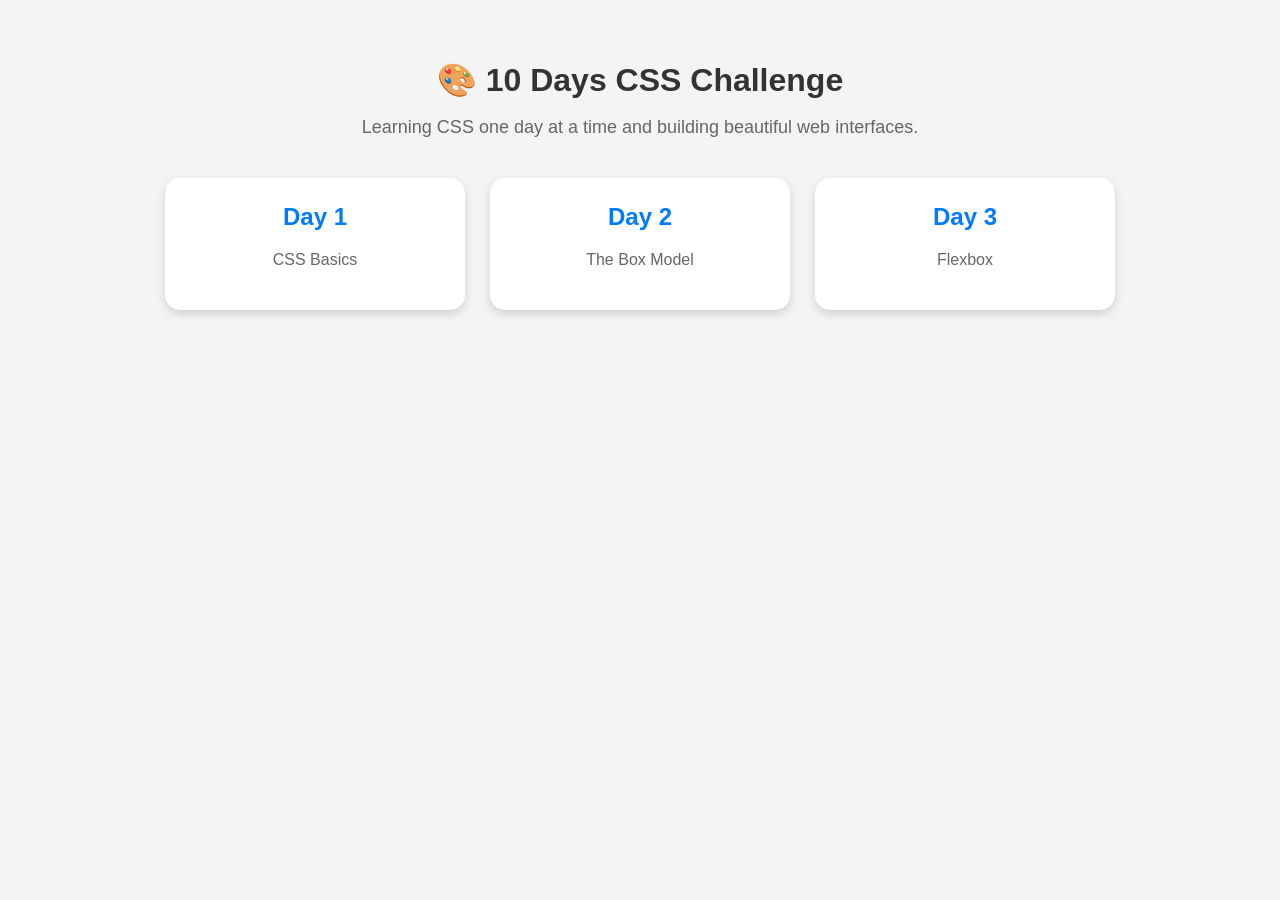
==== index.html @ df9d50e2 "Completed Day 3 - Flexbox Fun" ====
<!DOCTYPE html>
<html lang="en">
<head>
    <meta charset="UTF-8">
    <meta name="viewport" content="width=device-width, initial-scale=1.0">
    <title>10 Days CSS Challenge</title>
    <link rel="stylesheet" href="style.css">
</head>
<body>

    <div class="container">
        <h1>🎨 10 Days CSS Challenge</h1>

        <p class="subtitle">
            Learning CSS one day at a time and building beautiful web interfaces.
        </p>

        <div class="cards">

            <a href="Day 1/index.html" class="day-card">
                <h2>Day 1</h2>
                <p>CSS Basics</p>
            </a>

            <a href="Day 2/index.html" class="day-card">
                <h2>Day 2</h2>
                <p>The Box Model</p>
            </a>
            <a href="Day 3/index.html" class="day-card">
                <h2>Day 3</h2>
                <p>Flexbox</p>
            </a>

        </div>
    </div>

</body>
</html>
---- style.css ----
body {
    margin: 0;
    font-family: Arial, sans-serif;
    background-color: #f4f4f4;
}

.container {
    max-width: 1000px;
    margin: auto;
    padding: 40px 20px;
    text-align: center;
}

h1 {
    color: #333;
    margin-bottom: 10px;
}

.subtitle {
    color: #666;
    margin-bottom: 40px;
    font-size: 18px;
}

.cards {
    display: flex;
    justify-content: center;
    gap: 25px;
    flex-wrap: wrap;
}

.day-card {
    background-color: white;
    width: 250px;
    padding: 25px;
    border-radius: 15px;
    text-decoration: none;
    color: #333;
    box-shadow: 0 4px 10px rgba(0,0,0,0.15);
    transition: 0.3s;
}

.day-card:hover {
    transform: translateY(-8px);
}

.day-card h2 {
    margin-top: 0;
    color: #007bff;
}

.day-card p {
    color: #666;
}
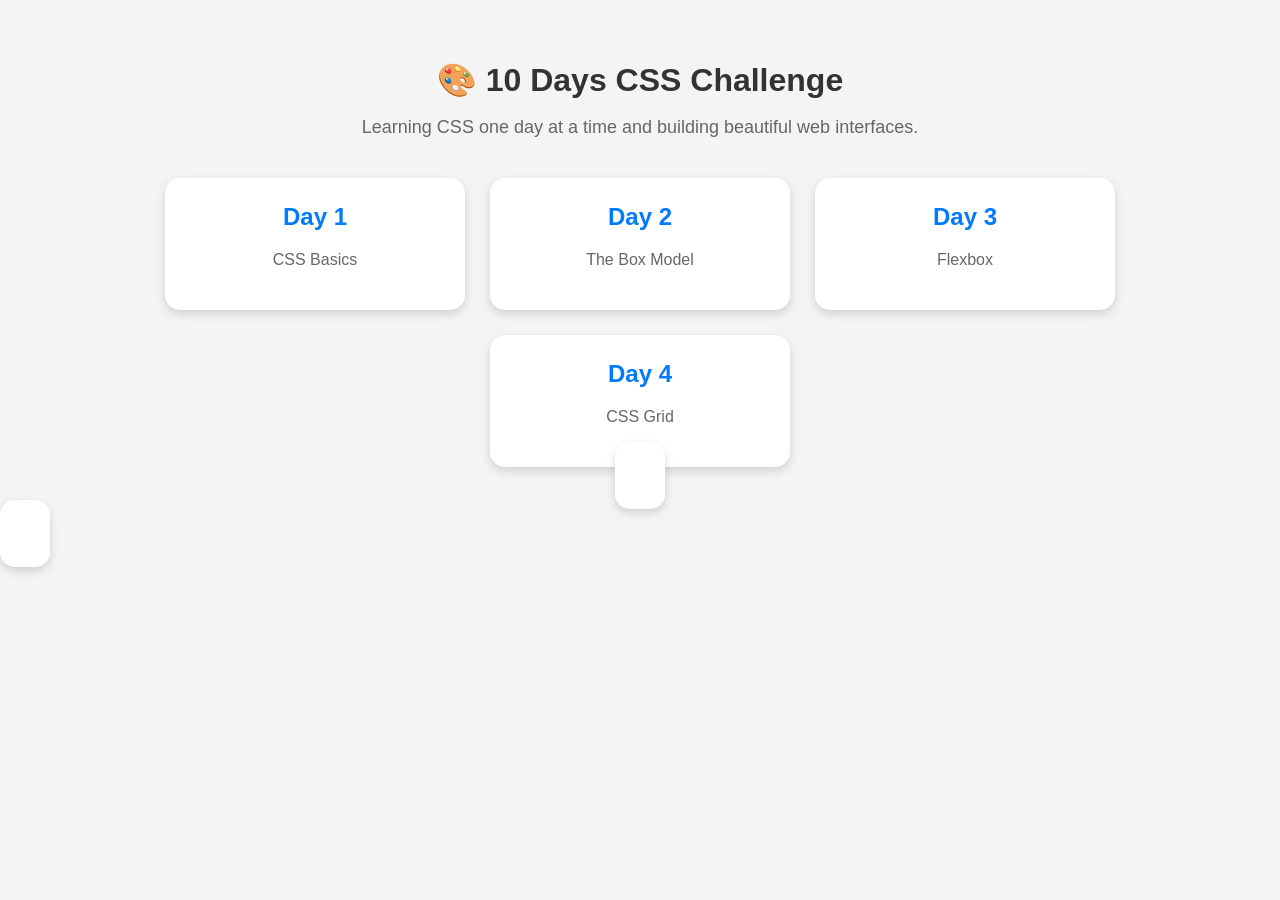
==== commit 6c4a37d3: "Completed Day 4 - CSS Grid Layout" ====
--- a/index.html
+++ b/index.html
@@ -30,6 +30,9 @@
                 <h2>Day 3</h2>
                 <p>Flexbox</p>
             </a>
+            <a href="Day 4/index.html" class="day-card">
+                <h2>Day 4</h2>
+                <p>CSS Grid</p>
 
         </div>
     </div>
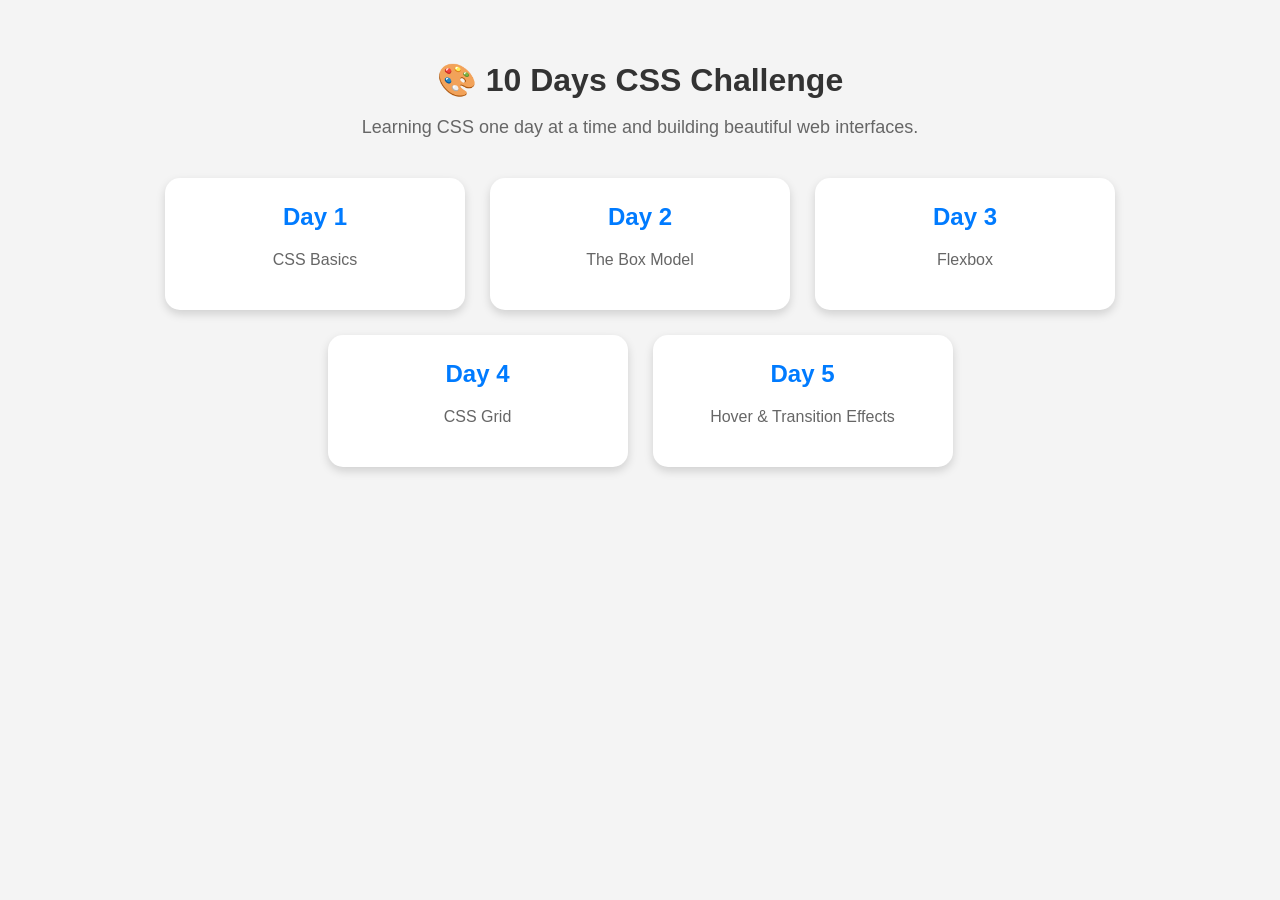
==== commit 0dffe463: "Completed Day 5 - Hover & Transition  Effects" ====
--- a/index.html
+++ b/index.html
@@ -33,6 +33,11 @@
             <a href="Day 4/index.html" class="day-card">
                 <h2>Day 4</h2>
                 <p>CSS Grid</p>
+            </a>
+            <a href="Day 5/index.html" class="day-card">
+                <h2>Day 5</h2>
+                <p>Hover & Transition Effects</p>
+            </a>
 
         </div>
     </div>
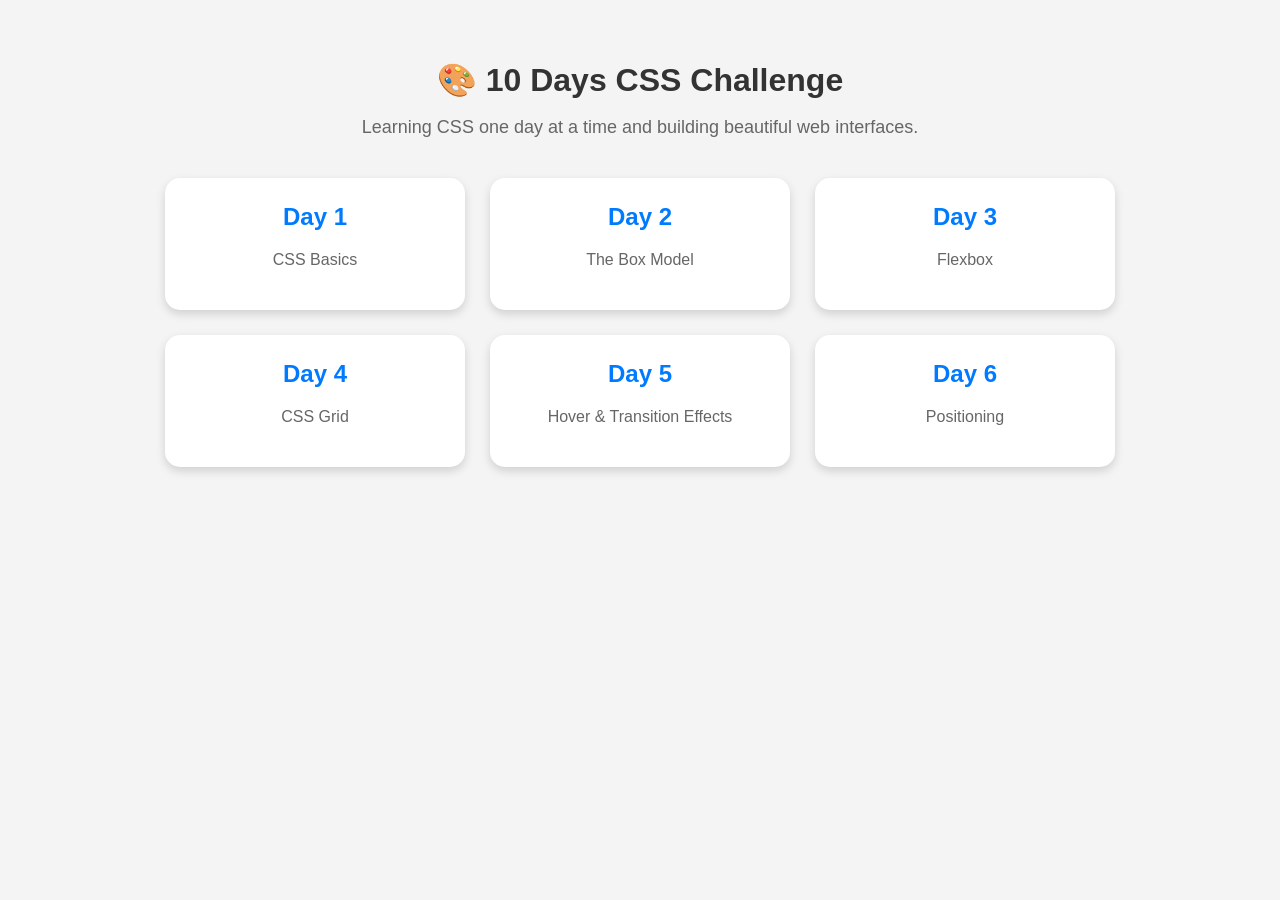
==== commit 67b8eb4e: "Completed Day 6 - Hero Section" ====
--- a/index.html
+++ b/index.html
@@ -38,6 +38,10 @@
                 <h2>Day 5</h2>
                 <p>Hover & Transition Effects</p>
             </a>
+            <a href="Day 6/index.html" class="day-card">
+                <h2>Day 6</h2>
+                <p>Positioning</p>
+            </a>
 
         </div>
     </div>
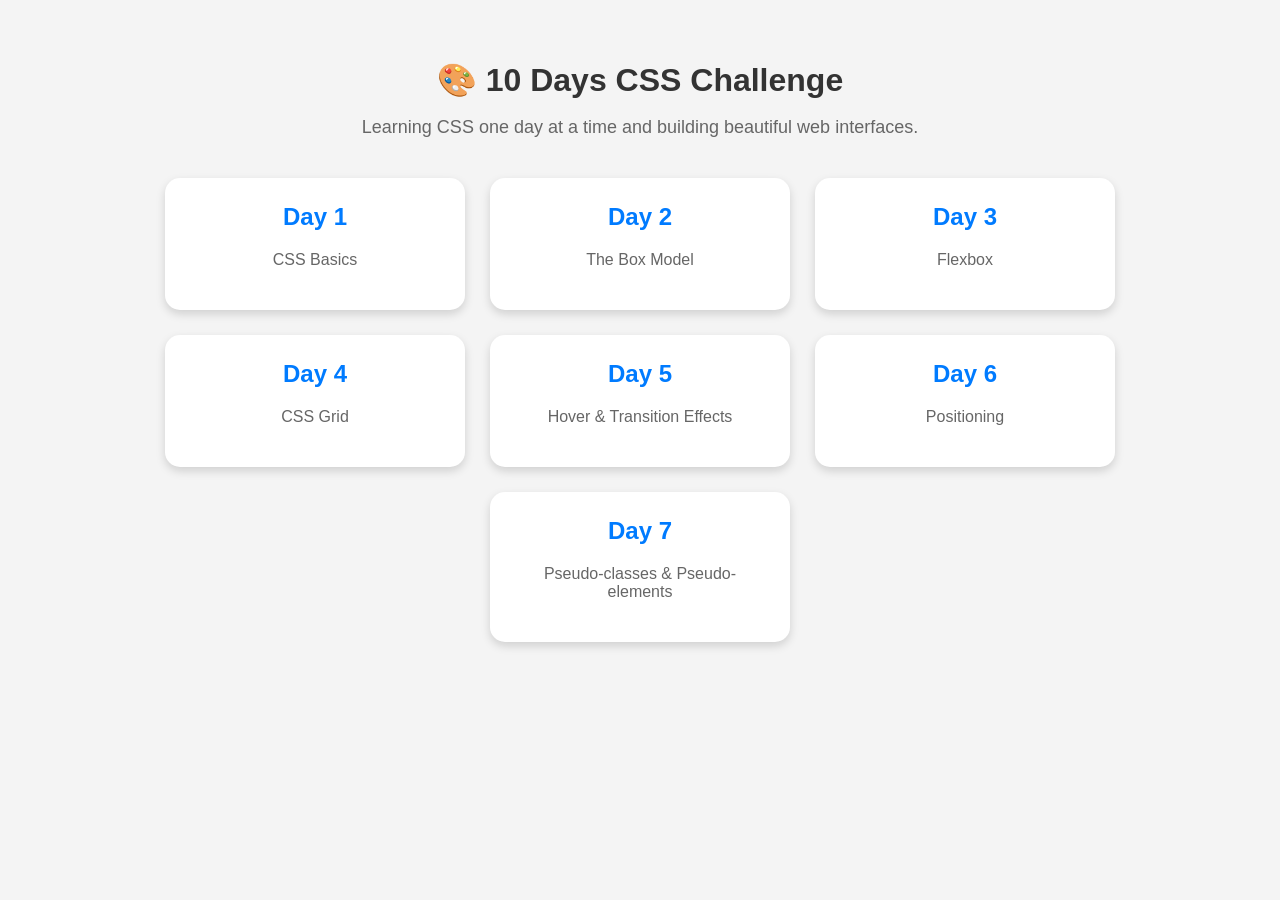
==== commit 268b4bc8: "Completed Day 7 - Pseudo Classes and Elements" ====
--- a/index.html
+++ b/index.html
@@ -42,6 +42,10 @@
                 <h2>Day 6</h2>
                 <p>Positioning</p>
             </a>
+            <a href="Day 7/index.html" class="day-card">
+                <h2>Day 7</h2>
+                <p> Pseudo-classes & Pseudo-elements </p>
+            </a>
 
         </div>
     </div>
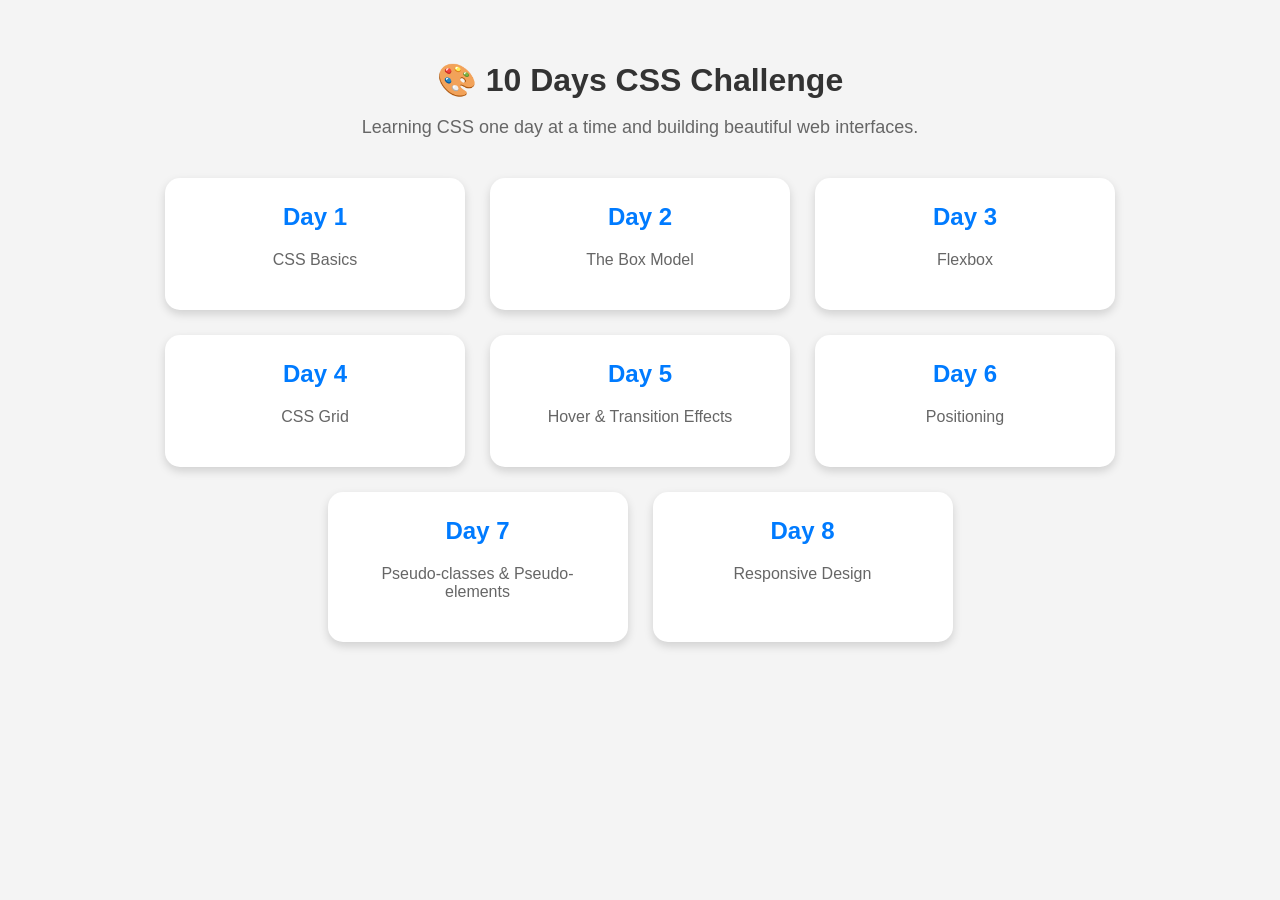
==== commit 00f1fb72: "Updated homepage for Day 8" ====
--- a/index.html
+++ b/index.html
@@ -46,6 +46,10 @@
                 <h2>Day 7</h2>
                 <p> Pseudo-classes & Pseudo-elements </p>
             </a>
+             <a href="Day 7/index.html" class="day-card">
+                <h2>Day 8</h2>
+                <p> Responsive Design </p>
+            </a>
 
         </div>
     </div>
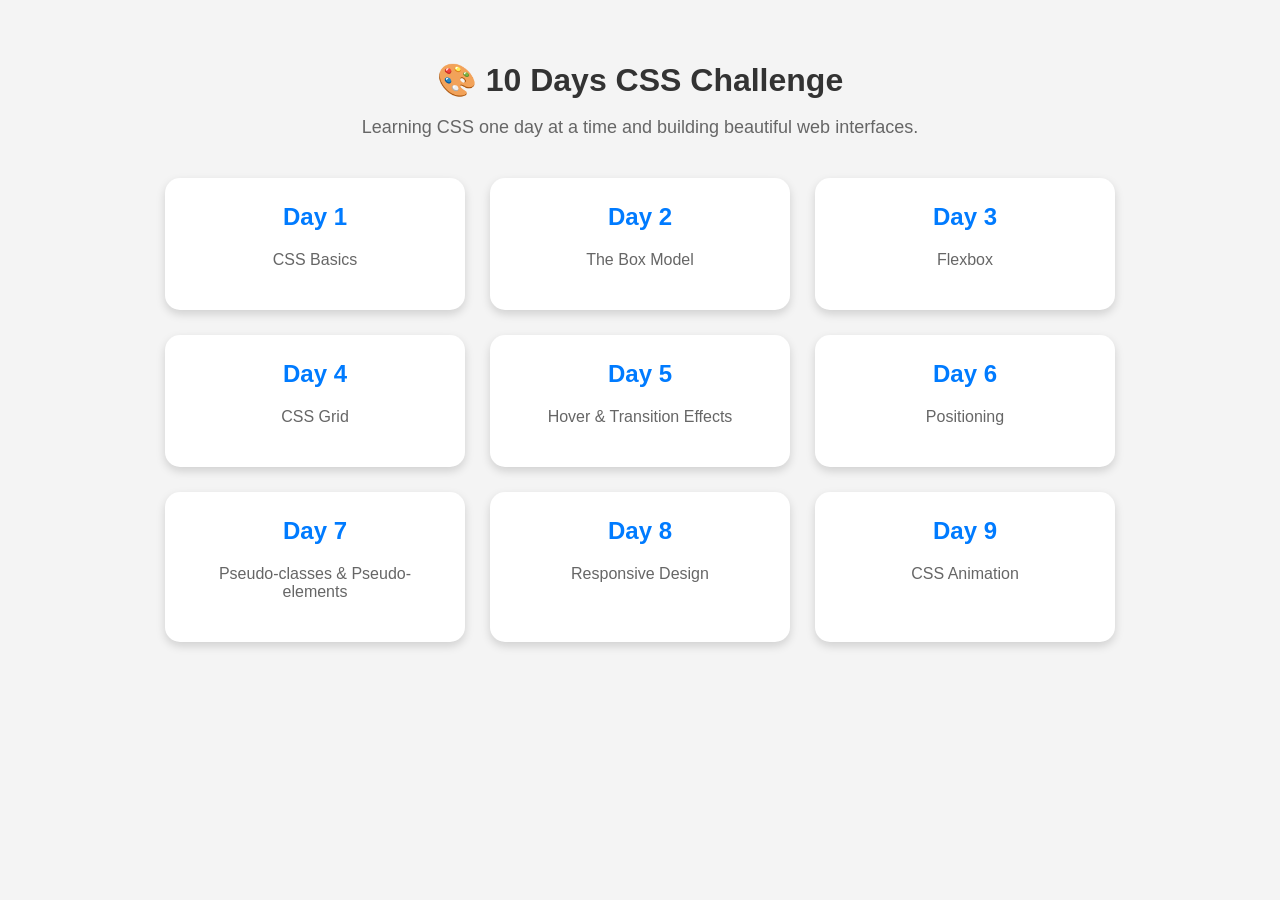
==== commit ad72a2f2: "Completed Day 9 - CSS Animation" ====
--- a/index.html
+++ b/index.html
@@ -46,10 +46,15 @@
                 <h2>Day 7</h2>
                 <p> Pseudo-classes & Pseudo-elements </p>
             </a>
-             <a href="Day 7/index.html" class="day-card">
+             <a href="Day 8/index.html" class="day-card">
                 <h2>Day 8</h2>
                 <p> Responsive Design </p>
             </a>
+             <a href="Day 9/index.html" class="day-card">
+                <h2>Day 9</h2>
+                <p> CSS Animation</p>
+            </a>
+
 
         </div>
     </div>
